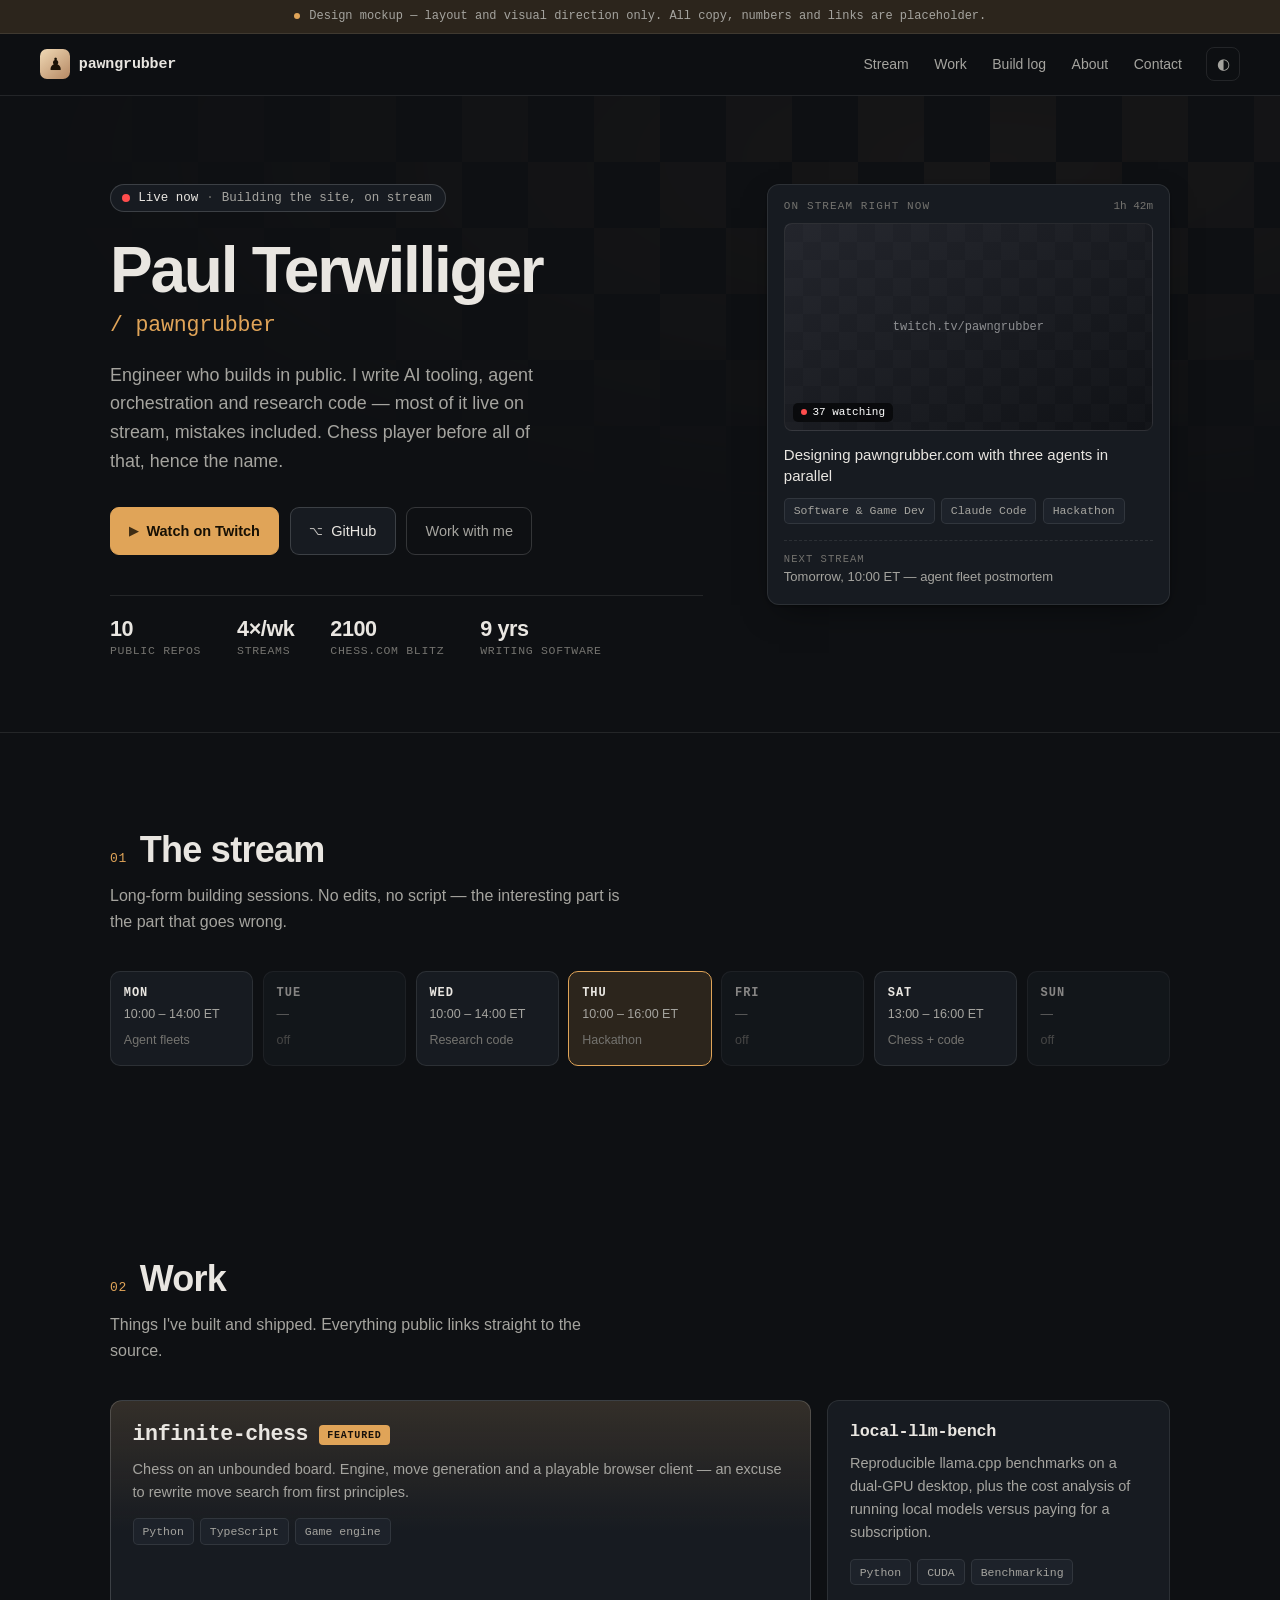
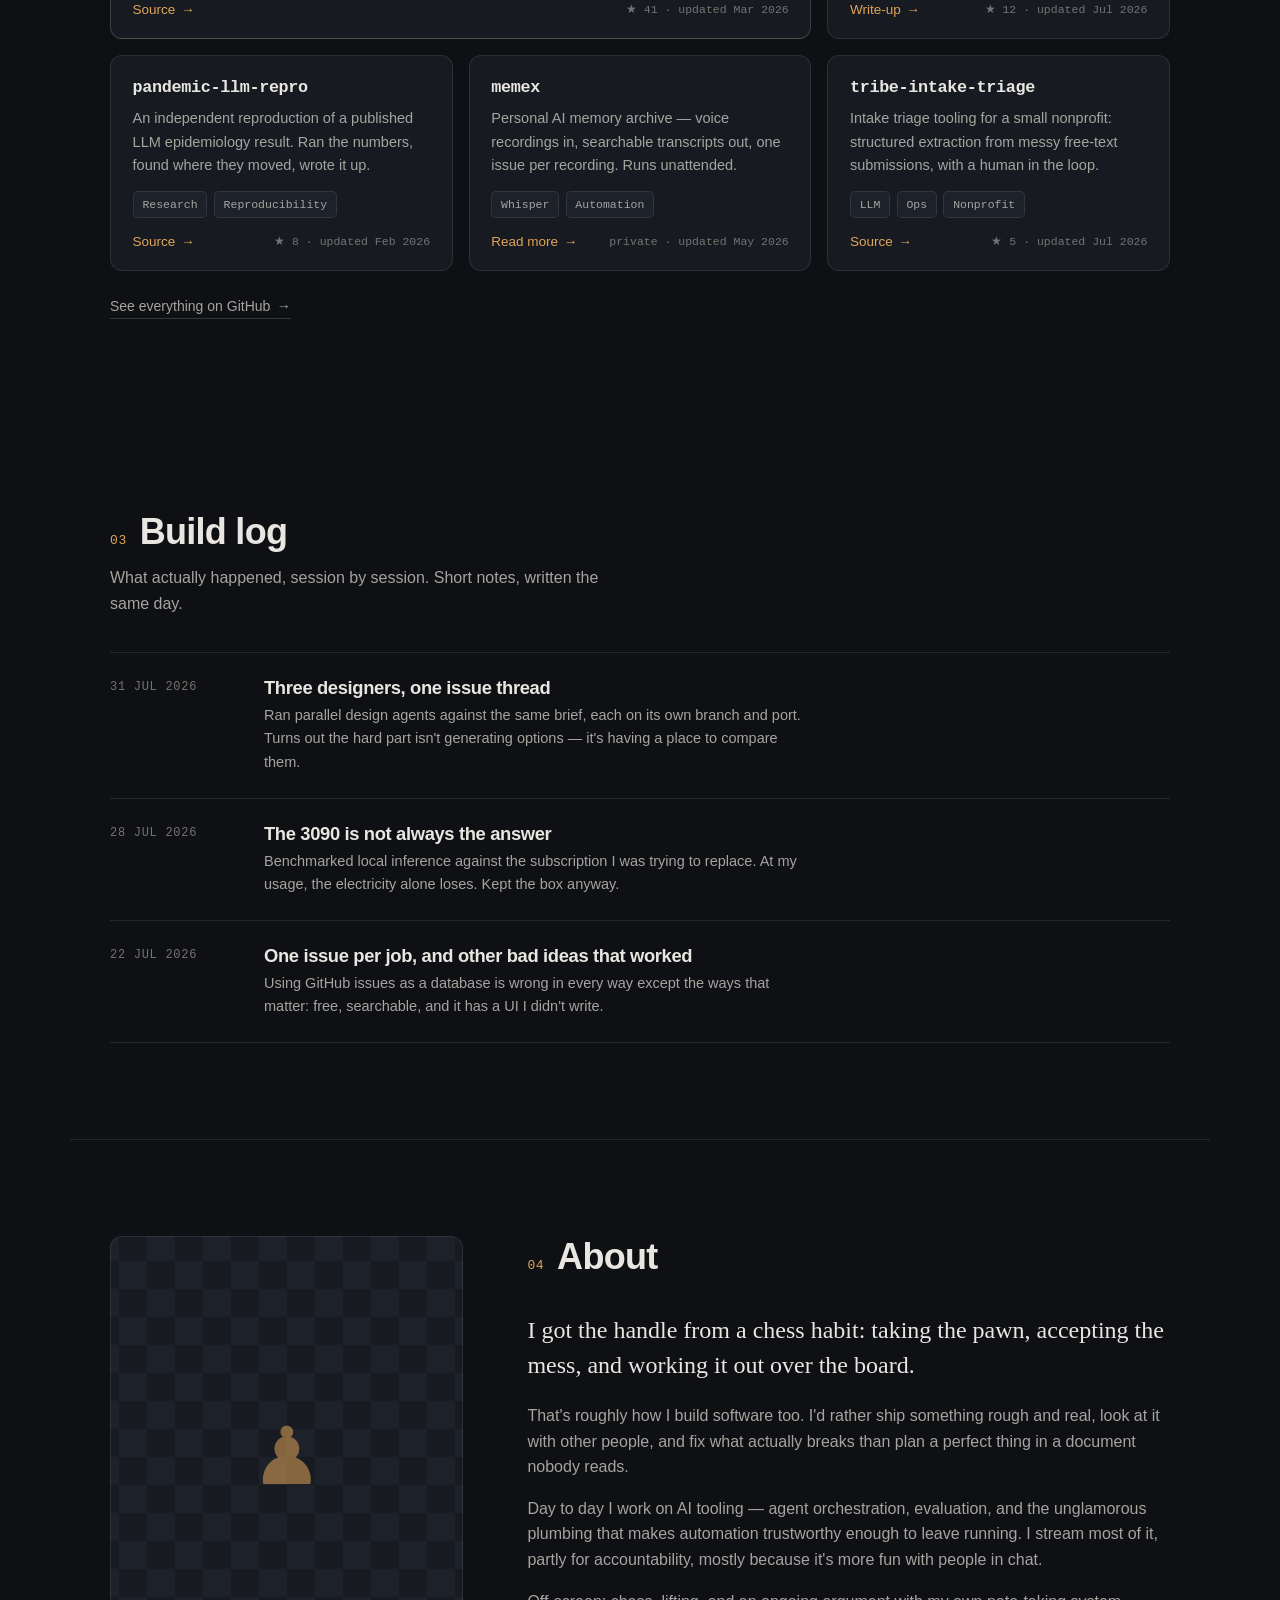
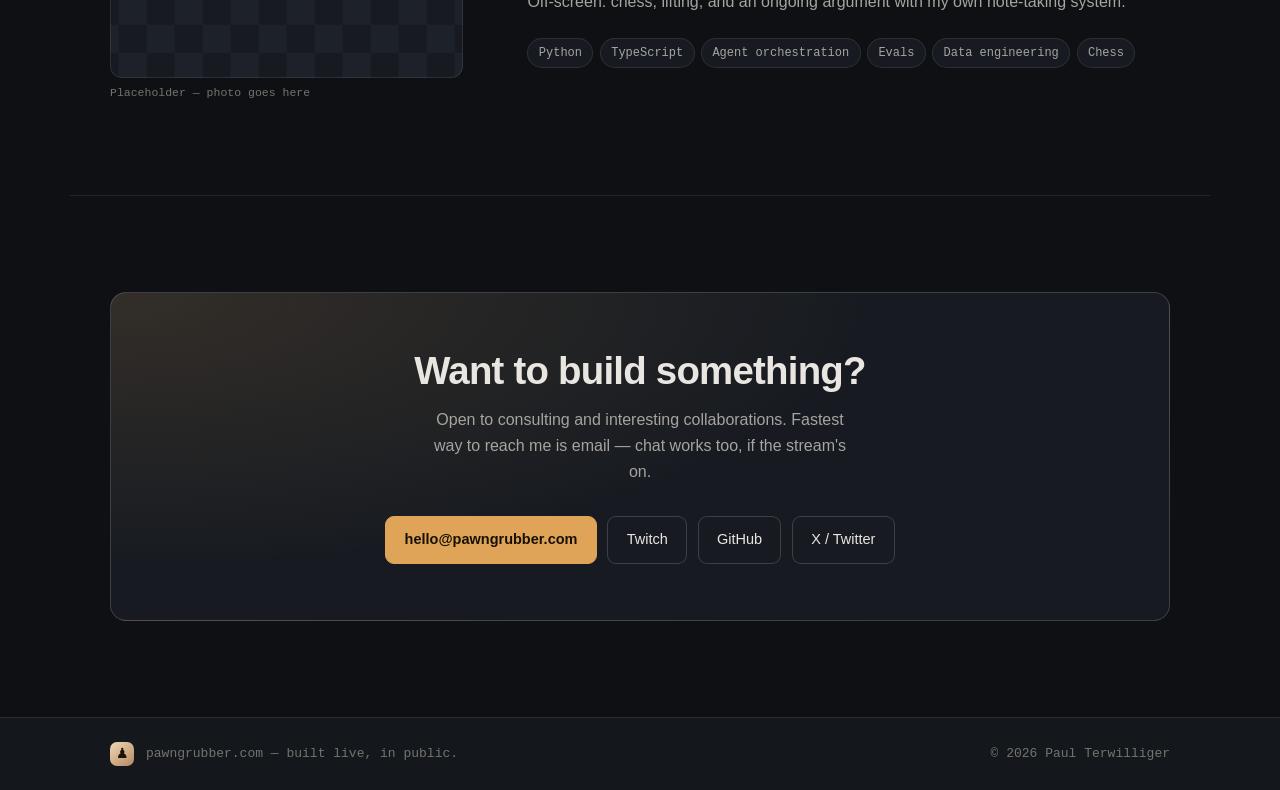
==== index.html @ 3b29533d "Add base design mockup: static single-page site" ====
<!doctype html>
<html lang="en" data-theme="dark">
<head>
<meta charset="utf-8">
<meta name="viewport" content="width=device-width, initial-scale=1">
<title>pawngrubber — Paul Terwilliger</title>
<meta name="description" content="Engineer, streamer, chess player. Building AI tooling live on Twitch.">
<link rel="stylesheet" href="styles.css">
<link rel="icon" href="data:image/svg+xml,<svg xmlns='http://www.w3.org/2000/svg' viewBox='0 0 100 100'><text y='.9em' font-size='90'>♟</text></svg>">
</head>
<body>

<div class="mockbar">
  <span class="mockbar-dot"></span>
  Design mockup — layout and visual direction only. All copy, numbers and links are placeholder.
</div>

<header class="site-header">
  <a class="brand" href="#top">
    <span class="brand-mark">♟</span>
    <span class="brand-text">pawngrubber</span>
  </a>
  <nav class="nav" id="nav">
    <a href="#stream">Stream</a>
    <a href="#work">Work</a>
    <a href="#log">Build log</a>
    <a href="#about">About</a>
    <a href="#contact">Contact</a>
  </nav>
  <div class="header-actions">
    <button class="icon-btn" id="theme-toggle" aria-label="Toggle colour theme" title="Toggle colour theme">
      <span class="theme-icon-dark">◐</span>
    </button>
    <button class="icon-btn nav-toggle" id="nav-toggle" aria-label="Menu" aria-expanded="false">
      <span></span><span></span><span></span>
    </button>
  </div>
</header>

<main id="top">

  <!-- ================= HERO ================= -->
  <section class="hero">
    <div class="hero-board" aria-hidden="true"></div>
    <div class="hero-inner">
      <div class="hero-copy">
        <a class="live-pill is-live" href="https://twitch.tv/pawngrubber">
          <span class="live-dot"></span>
          Live now
          <span class="live-sep">·</span>
          <span class="live-title">Building the site, on stream</span>
        </a>

        <h1>
          Paul Terwilliger
          <span class="handle">/ pawngrubber</span>
        </h1>

        <p class="lede">
          Engineer who builds in public. I write AI tooling, agent orchestration and
          research code — most of it live on stream, mistakes included.
          Chess player before all of that, hence the name.
        </p>

        <div class="cta-row">
          <a class="btn btn-primary" href="https://twitch.tv/pawngrubber">
            <span class="btn-glyph">▶</span> Watch on Twitch
          </a>
          <a class="btn" href="https://github.com/pawngrubber">
            <span class="btn-glyph">⌥</span> GitHub
          </a>
          <a class="btn btn-ghost" href="#contact">Work with me</a>
        </div>

        <ul class="stat-row">
          <li><b>10</b><span>public repos</span></li>
          <li><b>4×/wk</b><span>streams</span></li>
          <li><b>2100</b><span>chess.com blitz</span></li>
          <li><b>9 yrs</b><span>writing software</span></li>
        </ul>
      </div>

      <aside class="hero-card" aria-label="Currently streaming">
        <div class="card-head">
          <span class="card-kicker">On stream right now</span>
          <span class="card-time">1h 42m</span>
        </div>
        <div class="stream-thumb">
          <div class="thumb-grid" aria-hidden="true"></div>
          <span class="thumb-label">twitch.tv/pawngrubber</span>
          <span class="viewer-count"><span class="live-dot small"></span>37 watching</span>
        </div>
        <p class="stream-title">Designing pawngrubber.com with three agents in parallel</p>
        <div class="tag-row">
          <span class="tag">Software &amp; Game Dev</span>
          <span class="tag">Claude Code</span>
          <span class="tag">Hackathon</span>
        </div>
        <div class="next-up">
          <span class="next-label">Next stream</span>
          <span class="next-value">Tomorrow, 10:00 ET — agent fleet postmortem</span>
        </div>
      </aside>
    </div>
  </section>

  <!-- ================= STREAM ================= -->
  <section id="stream" class="section">
    <div class="section-head">
      <h2><span class="sec-num">01</span> The stream</h2>
      <p>Long-form building sessions. No edits, no script — the interesting part is the part that goes wrong.</p>
    </div>

    <div class="schedule">
      <div class="schedule-day is-on">
        <span class="day">Mon</span><span class="slot">10:00 – 14:00 ET</span><span class="topic">Agent fleets</span>
      </div>
      <div class="schedule-day">
        <span class="day">Tue</span><span class="slot">—</span><span class="topic">off</span>
      </div>
      <div class="schedule-day is-on">
        <span class="day">Wed</span><span class="slot">10:00 – 14:00 ET</span><span class="topic">Research code</span>
      </div>
      <div class="schedule-day is-on is-today">
        <span class="day">Thu</span><span class="slot">10:00 – 16:00 ET</span><span class="topic">Hackathon</span>
      </div>
      <div class="schedule-day">
        <span class="day">Fri</span><span class="slot">—</span><span class="topic">off</span>
      </div>
      <div class="schedule-day is-on">
        <span class="day">Sat</span><span class="slot">13:00 – 16:00 ET</span><span class="topic">Chess + code</span>
      </div>
      <div class="schedule-day">
        <span class="day">Sun</span><span class="slot">—</span><span class="topic">off</span>
      </div>
    </div>
  </section>

  <!-- ================= WORK ================= -->
  <section id="work" class="section">
    <div class="section-head">
      <h2><span class="sec-num">02</span> Work</h2>
      <p>Things I've built and shipped. Everything public links straight to the source.</p>
    </div>

    <div class="work-grid">

      <article class="project is-featured">
        <div class="project-top">
          <h3>infinite-chess</h3>
          <span class="badge">Featured</span>
        </div>
        <p>Chess on an unbounded board. Engine, move generation and a playable browser client — an excuse to rewrite move search from first principles.</p>
        <div class="tag-row">
          <span class="tag">Python</span><span class="tag">TypeScript</span><span class="tag">Game engine</span>
        </div>
        <div class="project-foot">
          <a class="link-arrow" href="https://github.com/pawngrubber/infinite-chess">Source <span>→</span></a>
          <span class="meta">★ 41 · updated Mar 2026</span>
        </div>
      </article>

      <article class="project">
        <div class="project-top"><h3>local-llm-bench</h3></div>
        <p>Reproducible llama.cpp benchmarks on a dual-GPU desktop, plus the cost analysis of running local models versus paying for a subscription.</p>
        <div class="tag-row">
          <span class="tag">Python</span><span class="tag">CUDA</span><span class="tag">Benchmarking</span>
        </div>
        <div class="project-foot">
          <a class="link-arrow" href="#">Write-up <span>→</span></a>
          <span class="meta">★ 12 · updated Jul 2026</span>
        </div>
      </article>

      <article class="project">
        <div class="project-top"><h3>pandemic-llm-repro</h3></div>
        <p>An independent reproduction of a published LLM epidemiology result. Ran the numbers, found where they moved, wrote it up.</p>
        <div class="tag-row">
          <span class="tag">Research</span><span class="tag">Reproducibility</span>
        </div>
        <div class="project-foot">
          <a class="link-arrow" href="https://github.com/pawngrubber/pandemic-llm-repro">Source <span>→</span></a>
          <span class="meta">★ 8 · updated Feb 2026</span>
        </div>
      </article>

      <article class="project">
        <div class="project-top"><h3>memex</h3></div>
        <p>Personal AI memory archive — voice recordings in, searchable transcripts out, one issue per recording. Runs unattended.</p>
        <div class="tag-row">
          <span class="tag">Whisper</span><span class="tag">Automation</span>
        </div>
        <div class="project-foot">
          <a class="link-arrow" href="#">Read more <span>→</span></a>
          <span class="meta">private · updated May 2026</span>
        </div>
      </article>

      <article class="project">
        <div class="project-top"><h3>tribe-intake-triage</h3></div>
        <p>Intake triage tooling for a small nonprofit: structured extraction from messy free-text submissions, with a human in the loop.</p>
        <div class="tag-row">
          <span class="tag">LLM</span><span class="tag">Ops</span><span class="tag">Nonprofit</span>
        </div>
        <div class="project-foot">
          <a class="link-arrow" href="https://github.com/pawngrubber/tribe-intake-triage">Source <span>→</span></a>
          <span class="meta">★ 5 · updated Jul 2026</span>
        </div>
      </article>

    </div>

    <a class="see-all" href="https://github.com/pawngrubber?tab=repositories">See everything on GitHub <span>→</span></a>
  </section>

  <!-- ================= BUILD LOG ================= -->
  <section id="log" class="section">
    <div class="section-head">
      <h2><span class="sec-num">03</span> Build log</h2>
      <p>What actually happened, session by session. Short notes, written the same day.</p>
    </div>

    <ol class="log">
      <li class="log-item">
        <time>31 Jul 2026</time>
        <div>
          <h3>Three designers, one issue thread</h3>
          <p>Ran parallel design agents against the same brief, each on its own branch and port. Turns out the hard part isn't generating options — it's having a place to compare them.</p>
        </div>
      </li>
      <li class="log-item">
        <time>28 Jul 2026</time>
        <div>
          <h3>The 3090 is not always the answer</h3>
          <p>Benchmarked local inference against the subscription I was trying to replace. At my usage, the electricity alone loses. Kept the box anyway.</p>
        </div>
      </li>
      <li class="log-item">
        <time>22 Jul 2026</time>
        <div>
          <h3>One issue per job, and other bad ideas that worked</h3>
          <p>Using GitHub issues as a database is wrong in every way except the ways that matter: free, searchable, and it has a UI I didn't write.</p>
        </div>
      </li>
    </ol>
  </section>

  <!-- ================= ABOUT ================= -->
  <section id="about" class="section section-about">
    <div class="about-grid">
      <div class="about-portrait">
        <div class="portrait-frame">
          <span class="portrait-glyph">♟</span>
        </div>
        <div class="portrait-caption">Placeholder — photo goes here</div>
      </div>
      <div class="about-copy">
        <div class="section-head">
          <h2><span class="sec-num">04</span> About</h2>
        </div>
        <p class="big">I got the handle from a chess habit: taking the pawn, accepting the mess, and working it out over the board.</p>
        <p>That's roughly how I build software too. I'd rather ship something rough and real, look at it with other people, and fix what actually breaks than plan a perfect thing in a document nobody reads.</p>
        <p>Day to day I work on AI tooling — agent orchestration, evaluation, and the unglamorous plumbing that makes automation trustworthy enough to leave running. I stream most of it, partly for accountability, mostly because it's more fun with people in chat.</p>
        <p>Off-screen: chess, lifting, and an ongoing argument with my own note-taking system.</p>
        <ul class="chip-row">
          <li>Python</li><li>TypeScript</li><li>Agent orchestration</li><li>Evals</li><li>Data engineering</li><li>Chess</li>
        </ul>
      </div>
    </div>
  </section>

  <!-- ================= CONTACT ================= -->
  <section id="contact" class="section section-contact">
    <div class="contact-inner">
      <h2>Want to build something?</h2>
      <p>Open to consulting and interesting collaborations. Fastest way to reach me is email — chat works too, if the stream's on.</p>
      <div class="cta-row">
        <a class="btn btn-primary" href="mailto:hello@pawngrubber.com">hello@pawngrubber.com</a>
        <a class="btn" href="https://twitch.tv/pawngrubber">Twitch</a>
        <a class="btn" href="https://github.com/pawngrubber">GitHub</a>
        <a class="btn" href="#">X / Twitter</a>
      </div>
    </div>
  </section>

</main>

<footer class="site-footer">
  <div class="footer-inner">
    <span class="brand-mark small">♟</span>
    <span>pawngrubber.com — built live, in public.</span>
    <span class="footer-right">© 2026 Paul Terwilliger</span>
  </div>
</footer>

<script src="main.js"></script>
</body>
</html>
---- styles.css ----
/* ==========================================================================
   pawngrubber.com — base design mockup
   Direction: dark-first, "board and terminal". Warm wood-board accents
   (the chess handle) against an editorial, low-chrome layout. Not corporate.
   ========================================================================== */

:root {
  /* board-derived accent family */
  --board-light: #f0d9b5;
  --board-dark:  #b58863;
  --accent:      #e0a458;
  --accent-soft: rgba(224, 164, 88, .14);
  --live:        #ff4d4d;
  --twitch:      #9146ff;

  --bg:          #0e1013;
  --bg-2:        #14171c;
  --surface:     #171b21;
  --surface-2:   #1d222a;
  --line:        rgba(255, 255, 255, .09);
  --line-strong: rgba(255, 255, 255, .16);
  --text:        #e9e6e1;
  --text-2:      #a5a49f;
  --text-3:      #74736f;

  --mono: ui-monospace, "SF Mono", "JetBrains Mono", Menlo, Consolas, monospace;
  --sans: "Inter", -apple-system, BlinkMacSystemFont, "Segoe UI", Roboto, Helvetica, Arial, sans-serif;
  --serif: "Iowan Old Style", "Palatino Linotype", Palatino, Georgia, serif;

  --maxw: 1140px;
  --r: 12px;
  --shadow: 0 1px 2px rgba(0,0,0,.3), 0 12px 32px -12px rgba(0,0,0,.55);
}

html[data-theme="light"] {
  --bg:          #faf7f2;
  --bg-2:        #f2ede4;
  --surface:     #ffffff;
  --surface-2:   #f6f1e9;
  --line:        rgba(24, 20, 14, .12);
  --line-strong: rgba(24, 20, 14, .22);
  --text:        #1b1815;
  --text-2:      #5d564d;
  --text-3:      #8a8177;
  --accent:      #a86d2a;
  --accent-soft: rgba(168, 109, 42, .12);
  --shadow: 0 1px 2px rgba(60,45,25,.06), 0 12px 28px -14px rgba(60,45,25,.22);
}

* { box-sizing: border-box; }

html { scroll-behavior: smooth; scroll-padding-top: 90px; }

body {
  margin: 0;
  background: var(--bg);
  color: var(--text);
  font-family: var(--sans);
  font-size: 16px;
  line-height: 1.6;
  -webkit-font-smoothing: antialiased;
  overflow-x: hidden;
}

a { color: inherit; text-decoration: none; }
h1, h2, h3 { margin: 0; line-height: 1.15; letter-spacing: -.02em; font-weight: 600; }
p { margin: 0; }

::selection { background: var(--accent); color: #14100a; }

:focus-visible { outline: 2px solid var(--accent); outline-offset: 3px; border-radius: 4px; }

/* ---------- mockup notice ---------------------------------------------- */
.mockbar {
  display: flex; align-items: center; justify-content: center; gap: .6rem;
  padding: .5rem 1rem;
  background: var(--accent-soft);
  border-bottom: 1px solid var(--line);
  color: var(--text-2);
  font: 500 12px/1.4 var(--mono);
  text-align: center;
}
.mockbar-dot {
  width: 6px; height: 6px; border-radius: 50%;
  background: var(--accent); flex: none;
}

/* ---------- header ------------------------------------------------------ */
.site-header {
  position: sticky; top: 0; z-index: 50;
  display: flex; align-items: center; gap: 1.5rem;
  padding: .85rem clamp(1rem, 4vw, 2.5rem);
  background: color-mix(in srgb, var(--bg) 82%, transparent);
  backdrop-filter: blur(14px) saturate(140%);
  border-bottom: 1px solid var(--line);
}

.brand { display: inline-flex; align-items: center; gap: .55rem; margin-right: auto; }
.brand-mark {
  display: grid; place-items: center;
  width: 30px; height: 30px; border-radius: 7px;
  background: linear-gradient(140deg, var(--board-light), var(--board-dark));
  color: #1a1206; font-size: 17px; line-height: 1;
}
.brand-mark.small { width: 24px; height: 24px; font-size: 14px; }
.brand-text { font: 600 15px/1 var(--mono); letter-spacing: -.01em; }

.nav { display: flex; gap: 1.6rem; }
.nav a {
  font-size: 14px; color: var(--text-2);
  padding: .25rem 0; position: relative; transition: color .15s;
}
.nav a::after {
  content: ""; position: absolute; left: 0; right: 100%; bottom: -2px;
  height: 1.5px; background: var(--accent); transition: right .22s ease;
}
.nav a:hover { color: var(--text); }
.nav a:hover::after { right: 0; }

.header-actions { display: flex; align-items: center; gap: .5rem; }
.icon-btn {
  display: grid; place-items: center;
  width: 34px; height: 34px; padding: 0;
  border: 1px solid var(--line); border-radius: 8px;
  background: transparent; color: var(--text-2);
  font-size: 15px; cursor: pointer; transition: .15s;
}
.icon-btn:hover { border-color: var(--line-strong); color: var(--text); }
.nav-toggle { display: none; flex-direction: column; gap: 4px; }
.nav-toggle span { display: block; width: 15px; height: 1.5px; background: currentColor; }

/* ---------- hero -------------------------------------------------------- */
.hero { position: relative; overflow: hidden; border-bottom: 1px solid var(--line); }

.hero-board {
  position: absolute; inset: 0;
  background-image:
    linear-gradient(45deg, var(--board-dark) 25%, transparent 25%, transparent 75%, var(--board-dark) 75%),
    linear-gradient(45deg, var(--board-dark) 25%, transparent 25%, transparent 75%, var(--board-dark) 75%);
  background-size: 132px 132px;
  background-position: 0 0, 66px 66px;
  opacity: .05;
  mask-image: radial-gradient(120% 90% at 78% 10%, #000 0%, transparent 68%);
  -webkit-mask-image: radial-gradient(120% 90% at 78% 10%, #000 0%, transparent 68%);
  pointer-events: none;
}

.hero-inner {
  position: relative;
  max-width: var(--maxw); margin: 0 auto;
  padding: clamp(3rem, 7vw, 5.5rem) clamp(1rem, 4vw, 2.5rem) clamp(3rem, 6vw, 4.5rem);
  display: grid; grid-template-columns: minmax(0, 1.25fr) minmax(0, .85fr);
  gap: clamp(2rem, 5vw, 4rem); align-items: start;
}

.live-pill {
  display: inline-flex; align-items: center; gap: .5rem;
  max-width: 100%;
  padding: .4rem .85rem .4rem .7rem;
  border: 1px solid var(--line-strong); border-radius: 999px;
  background: var(--surface);
  font: 500 12.5px/1 var(--mono); color: var(--text-2);
  transition: .18s;
}
.live-pill:hover { border-color: var(--accent); color: var(--text); }
.live-pill.is-live { color: var(--text); }
.live-sep { color: var(--text-3); }
.live-title { color: var(--text-2); overflow: hidden; text-overflow: ellipsis; white-space: nowrap; }
.live-dot {
  width: 8px; height: 8px; border-radius: 50%; background: var(--live); flex: none;
  box-shadow: 0 0 0 0 rgba(255, 77, 77, .55);
  animation: pulse 2.2s infinite;
}
.live-dot.small { width: 6px; height: 6px; }
@keyframes pulse {
  0%   { box-shadow: 0 0 0 0 rgba(255,77,77,.5); }
  70%  { box-shadow: 0 0 0 7px rgba(255,77,77,0); }
  100% { box-shadow: 0 0 0 0 rgba(255,77,77,0); }
}
@media (prefers-reduced-motion: reduce) { .live-dot { animation: none; } }

.hero h1 {
  margin: 1.4rem 0 0;
  font-size: clamp(2.4rem, 6vw, 4rem);
  font-weight: 600; letter-spacing: -.035em;
}
.hero h1 .handle {
  display: block; margin-top: .35rem;
  font: 400 clamp(1rem, 2.1vw, 1.35rem)/1.2 var(--mono);
  color: var(--accent); letter-spacing: -.01em;
}

.lede {
  margin-top: 1.35rem; max-width: 46ch;
  font-size: clamp(1rem, 1.4vw, 1.125rem); color: var(--text-2);
}

.cta-row { display: flex; flex-wrap: wrap; gap: .65rem; margin-top: 2rem; }
.btn {
  display: inline-flex; align-items: center; gap: .5rem;
  padding: .7rem 1.15rem;
  border: 1px solid var(--line-strong); border-radius: 9px;
  background: var(--surface); color: var(--text);
  font-size: 14.5px; font-weight: 500;
  transition: .16s ease;
}
.btn:hover { transform: translateY(-1px); border-color: var(--text-3); }
.btn-glyph { font-size: 12px; opacity: .8; }
.btn-primary {
  background: var(--accent); border-color: var(--accent); color: #171004; font-weight: 600;
}
.btn-primary:hover { filter: brightness(1.08); }
.btn-ghost { background: transparent; color: var(--text-2); }

.stat-row {
  display: flex; flex-wrap: wrap; gap: 0 2.25rem;
  margin: 2.5rem 0 0; padding: 1.25rem 0 0;
  border-top: 1px solid var(--line); list-style: none;
}
.stat-row li { display: flex; flex-direction: column; }
.stat-row b { font: 600 1.35rem/1.2 var(--sans); letter-spacing: -.02em; }
.stat-row span { font: 400 11.5px/1.6 var(--mono); color: var(--text-3); text-transform: uppercase; letter-spacing: .06em; }

/* hero card */
.hero-card {
  background: var(--surface); border: 1px solid var(--line);
  border-radius: var(--r); box-shadow: var(--shadow);
  padding: 1rem; position: sticky; top: 88px;
}
.card-head { display: flex; justify-content: space-between; align-items: baseline; margin-bottom: .7rem; }
.card-kicker { font: 500 11px/1 var(--mono); text-transform: uppercase; letter-spacing: .1em; color: var(--text-3); }
.card-time { font: 400 11px/1 var(--mono); color: var(--text-3); }

.stream-thumb {
  position: relative; aspect-ratio: 16/9; border-radius: 8px; overflow: hidden;
  background: linear-gradient(150deg, #23252c, #101216);
  border: 1px solid var(--line);
  display: grid; place-items: center;
}
.thumb-grid {
  position: absolute; inset: 0; opacity: .35;
  background-image:
    linear-gradient(45deg, rgba(255,255,255,.05) 25%, transparent 25%, transparent 75%, rgba(255,255,255,.05) 75%),
    linear-gradient(45deg, rgba(255,255,255,.05) 25%, transparent 25%, transparent 75%, rgba(255,255,255,.05) 75%);
  background-size: 36px 36px; background-position: 0 0, 18px 18px;
}
.thumb-label { position: relative; font: 500 12px/1 var(--mono); color: rgba(255,255,255,.5); }
.viewer-count {
  position: absolute; left: 8px; bottom: 8px;
  display: inline-flex; align-items: center; gap: .35rem;
  padding: .25rem .5rem; border-radius: 5px;
  background: rgba(0,0,0,.62); backdrop-filter: blur(4px);
  font: 500 11px/1 var(--mono); color: #fff;
}
.stream-title { margin-top: .85rem; font-size: 15px; font-weight: 500; line-height: 1.4; }

.tag-row { display: flex; flex-wrap: wrap; gap: .4rem; margin-top: .7rem; }
.tag {
  padding: .22rem .55rem; border-radius: 5px;
  background: var(--surface-2); border: 1px solid var(--line);
  font: 500 11.5px/1.5 var(--mono); color: var(--text-2);
}

.next-up {
  margin-top: 1rem; padding-top: .85rem; border-top: 1px dashed var(--line);
  display: flex; flex-direction: column; gap: .15rem;
}
.next-label { font: 500 10.5px/1 var(--mono); text-transform: uppercase; letter-spacing: .1em; color: var(--text-3); }
.next-value { font-size: 13px; color: var(--text-2); }

/* ---------- sections ---------------------------------------------------- */
.section {
  max-width: var(--maxw); margin: 0 auto;
  padding: clamp(3.5rem, 8vw, 6rem) clamp(1rem, 4vw, 2.5rem);
}
.section-head { margin-bottom: 2.25rem; }
.section-head h2 {
  display: flex; align-items: baseline; gap: .8rem;
  font-size: clamp(1.6rem, 3.4vw, 2.25rem);
}
.sec-num {
  font: 500 13px/1 var(--mono); color: var(--accent);
  letter-spacing: .05em;
}
.section-head p { margin-top: .8rem; max-width: 58ch; color: var(--text-2); }

/* ---------- schedule ---------------------------------------------------- */
.schedule {
  display: grid; grid-template-columns: repeat(7, minmax(0, 1fr)); gap: .6rem;
}
.schedule-day {
  display: flex; flex-direction: column; gap: .35rem;
  padding: .95rem .8rem;
  border: 1px solid var(--line); border-radius: 10px;
  background: var(--surface);
  opacity: .55;
}
.schedule-day.is-on { opacity: 1; }
.schedule-day.is-today {
  border-color: var(--accent); background: var(--accent-soft);
}
.schedule-day .day { font: 600 12px/1 var(--mono); text-transform: uppercase; letter-spacing: .08em; }
.schedule-day .slot { font-size: 12.5px; color: var(--text-2); }
.schedule-day .topic { font-size: 12.5px; color: var(--text-3); }

/* ---------- work -------------------------------------------------------- */
.work-grid {
  display: grid; grid-template-columns: repeat(3, minmax(0, 1fr));
  gap: 1rem;
}
.project {
  display: flex; flex-direction: column;
  padding: 1.35rem;
  border: 1px solid var(--line); border-radius: var(--r);
  background: var(--surface);
  transition: .18s ease;
}
.project:hover { border-color: var(--line-strong); transform: translateY(-2px); box-shadow: var(--shadow); }
.project.is-featured {
  grid-column: span 2;
  background:
    linear-gradient(180deg, var(--accent-soft), transparent 55%),
    var(--surface);
  border-color: var(--line-strong);
}
.project-top { display: flex; align-items: center; gap: .7rem; margin-bottom: .6rem; }
.project h3 { font: 600 1.05rem/1.2 var(--mono); letter-spacing: -.02em; }
.project.is-featured h3 { font-size: 1.35rem; }
.badge {
  padding: .18rem .5rem; border-radius: 4px;
  background: var(--accent); color: #17100a;
  font: 600 10px/1.5 var(--mono); text-transform: uppercase; letter-spacing: .08em;
}
.project p { color: var(--text-2); font-size: 14.5px; }
.project .tag-row { margin-top: .9rem; }
.project-foot {
  display: flex; align-items: center; justify-content: space-between; gap: 1rem;
  margin-top: auto; padding-top: 1.1rem;
}
.link-arrow { font: 500 13.5px/1 var(--sans); color: var(--accent); display: inline-flex; gap: .35rem; }
.link-arrow span { transition: transform .18s; display: inline-block; }
.link-arrow:hover span { transform: translateX(3px); }
.meta { font: 400 11.5px/1 var(--mono); color: var(--text-3); }

.see-all {
  display: inline-flex; align-items: center; gap: .4rem;
  margin-top: 1.75rem;
  font: 500 14px/1 var(--sans); color: var(--text-2);
  border-bottom: 1px solid var(--line-strong); padding-bottom: .3rem;
}
.see-all:hover { color: var(--accent); border-color: var(--accent); }

/* ---------- build log --------------------------------------------------- */
.log { list-style: none; margin: 0; padding: 0; border-top: 1px solid var(--line); }
.log-item {
  display: grid; grid-template-columns: 130px 1fr; gap: 1.5rem;
  padding: 1.5rem 0; border-bottom: 1px solid var(--line);
  transition: .16s;
}
.log-item:hover { background: linear-gradient(90deg, var(--accent-soft), transparent 70%); }
.log-item time { font: 500 12px/1.8 var(--mono); color: var(--text-3); text-transform: uppercase; letter-spacing: .06em; }
.log-item h3 { font-size: 1.15rem; margin-bottom: .35rem; }
.log-item p { color: var(--text-2); font-size: 14.5px; max-width: 68ch; }

/* ---------- about ------------------------------------------------------- */
.section-about { border-top: 1px solid var(--line); }
.about-grid {
  display: grid; grid-template-columns: minmax(0, .55fr) minmax(0, 1fr);
  gap: clamp(2rem, 5vw, 4rem); align-items: start;
}
.portrait-frame {
  aspect-ratio: 4/5; border-radius: var(--r);
  border: 1px solid var(--line);
  background:
    repeating-conic-gradient(var(--surface-2) 0% 25%, var(--surface) 0% 50%) 50% / 56px 56px;
  display: grid; place-items: center;
}
.portrait-glyph { font-size: clamp(3rem, 7vw, 5rem); color: var(--accent); opacity: .55; }
.portrait-caption { margin-top: .6rem; font: 400 11.5px/1 var(--mono); color: var(--text-3); }
.about-copy p { margin-bottom: 1rem; color: var(--text-2); }
.about-copy .big {
  font-family: var(--serif); font-size: clamp(1.2rem, 2.3vw, 1.5rem);
  line-height: 1.45; color: var(--text); margin-bottom: 1.25rem;
}
.chip-row { display: flex; flex-wrap: wrap; gap: .4rem; list-style: none; padding: 0; margin: 1.5rem 0 0; }
.chip-row li {
  padding: .3rem .65rem; border-radius: 999px;
  border: 1px solid var(--line); background: var(--surface);
  font: 500 12px/1.5 var(--mono); color: var(--text-2);
}

/* ---------- contact ----------------------------------------------------- */
.section-contact { border-top: 1px solid var(--line); }
.contact-inner {
  padding: clamp(2rem, 5vw, 3.5rem);
  border: 1px solid var(--line-strong); border-radius: 16px;
  background:
    radial-gradient(120% 140% at 0% 0%, var(--accent-soft), transparent 60%),
    var(--surface);
  text-align: center;
}
.contact-inner h2 { font-size: clamp(1.6rem, 3.6vw, 2.4rem); }
.contact-inner p { margin: .9rem auto 0; max-width: 48ch; color: var(--text-2); }
.contact-inner .cta-row { justify-content: center; }

/* ---------- footer ------------------------------------------------------ */
.site-footer { border-top: 1px solid var(--line); background: var(--bg-2); }
.footer-inner {
  max-width: var(--maxw); margin: 0 auto;
  padding: 1.5rem clamp(1rem, 4vw, 2.5rem);
  display: flex; align-items: center; gap: .75rem;
  font: 400 13px/1.5 var(--mono); color: var(--text-3);
}
.footer-right { margin-left: auto; }

/* ==========================================================================
   Responsive
   ========================================================================== */
@media (max-width: 960px) {
  .hero-inner { grid-template-columns: 1fr; }
  .hero-card { position: static; max-width: 460px; }
  .work-grid { grid-template-columns: repeat(2, minmax(0, 1fr)); }
  .project.is-featured { grid-column: span 2; }
  .about-grid { grid-template-columns: 1fr; }
  .about-portrait { max-width: 260px; }
  .schedule { grid-template-columns: repeat(4, minmax(0, 1fr)); }
}

@media (max-width: 680px) {
  html { scroll-padding-top: 70px; }

  .nav {
    position: fixed; inset: 56px 0 auto 0;
    flex-direction: column; gap: 0;
    padding: .5rem clamp(1rem, 4vw, 2.5rem) 1rem;
    background: var(--bg); border-bottom: 1px solid var(--line);
    transform: translateY(-130%); transition: transform .25s ease;
    box-shadow: var(--shadow);
  }
  .nav.is-open { transform: translateY(0); }
  .nav a { padding: .75rem 0; border-bottom: 1px solid var(--line); font-size: 15px; }
  .nav a:last-child { border-bottom: 0; }
  .nav-toggle { display: flex; }

  .hero-inner { padding-top: 2.5rem; }
  .live-pill { font-size: 11.5px; flex-wrap: wrap; }
  .live-title { white-space: normal; }
  .stat-row { gap: 1rem 1.75rem; }
  .stat-row b { font-size: 1.15rem; }

  .work-grid { grid-template-columns: 1fr; }
  .project.is-featured { grid-column: span 1; }

  .schedule { grid-template-columns: repeat(2, minmax(0, 1fr)); }

  .log-item { grid-template-columns: 1fr; gap: .4rem; }

  .footer-inner { flex-wrap: wrap; font-size: 12px; }
  .footer-right { margin-left: 0; width: 100%; }
}
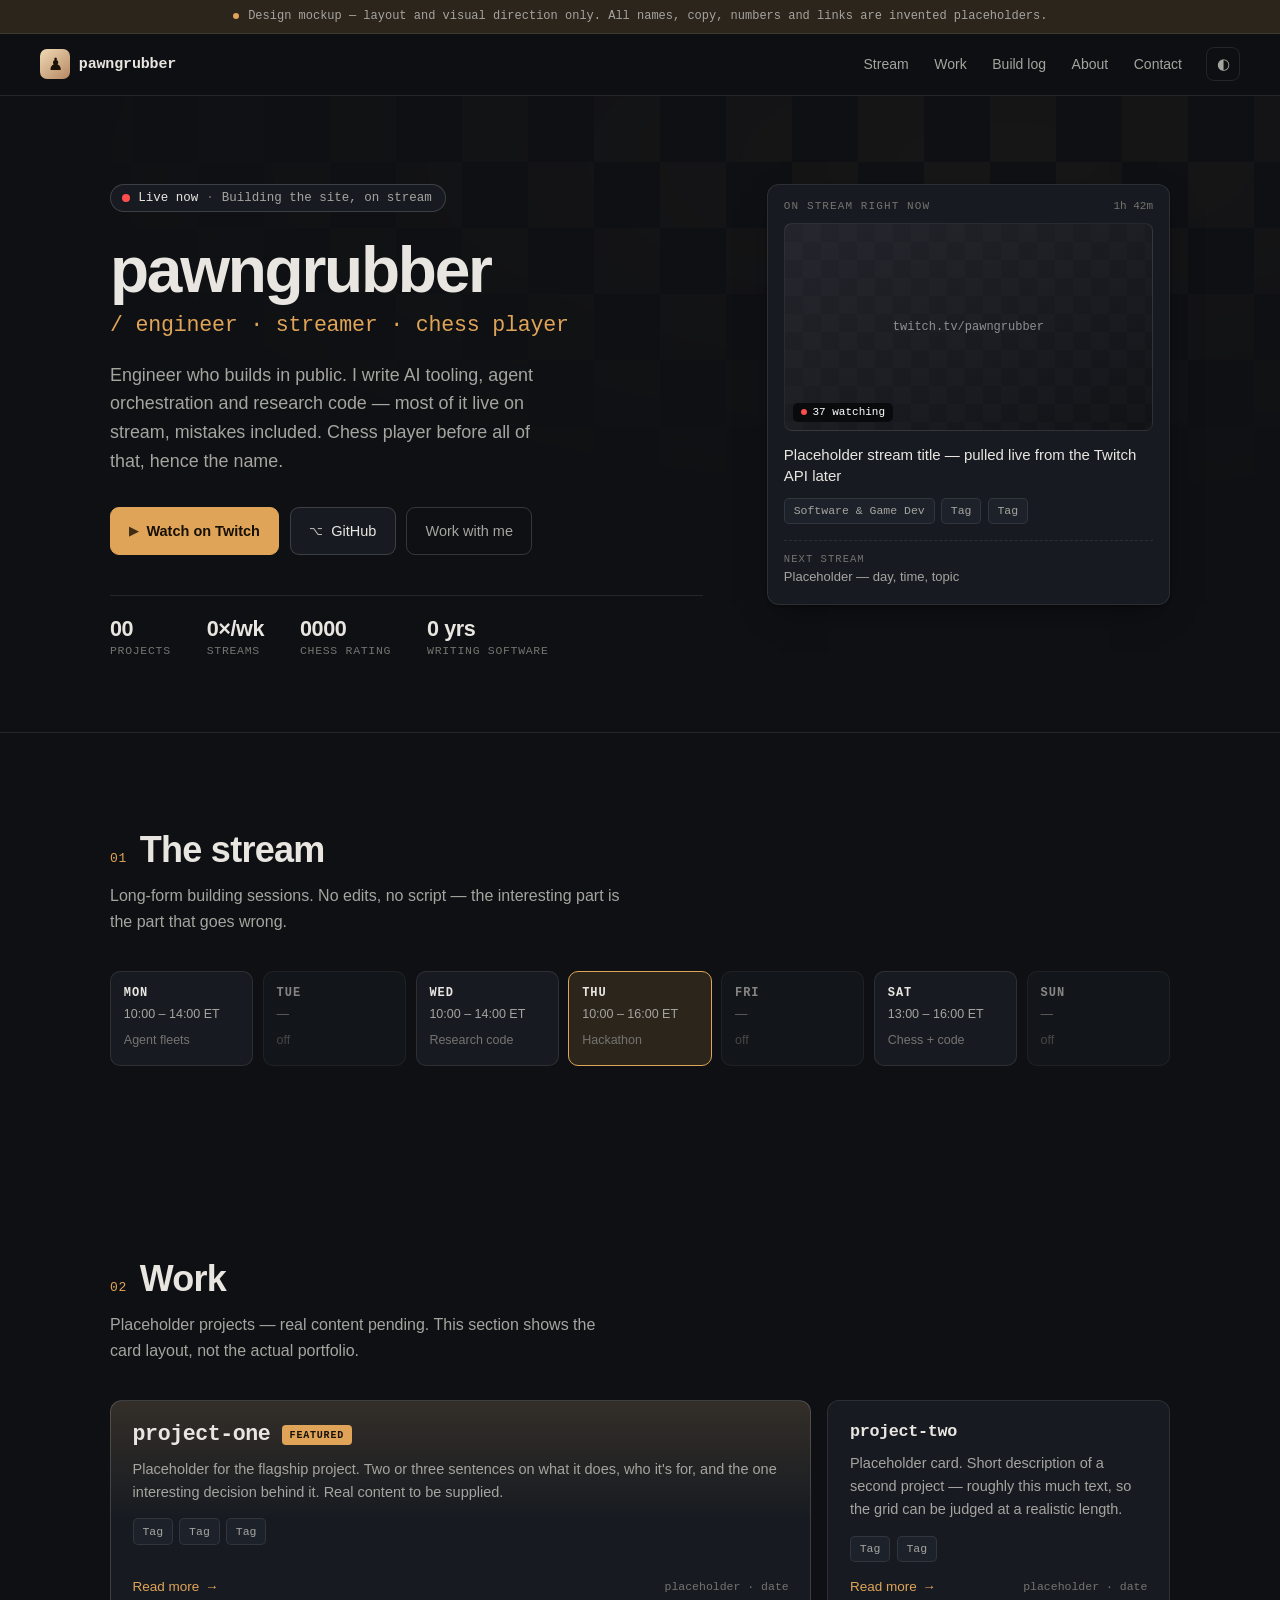
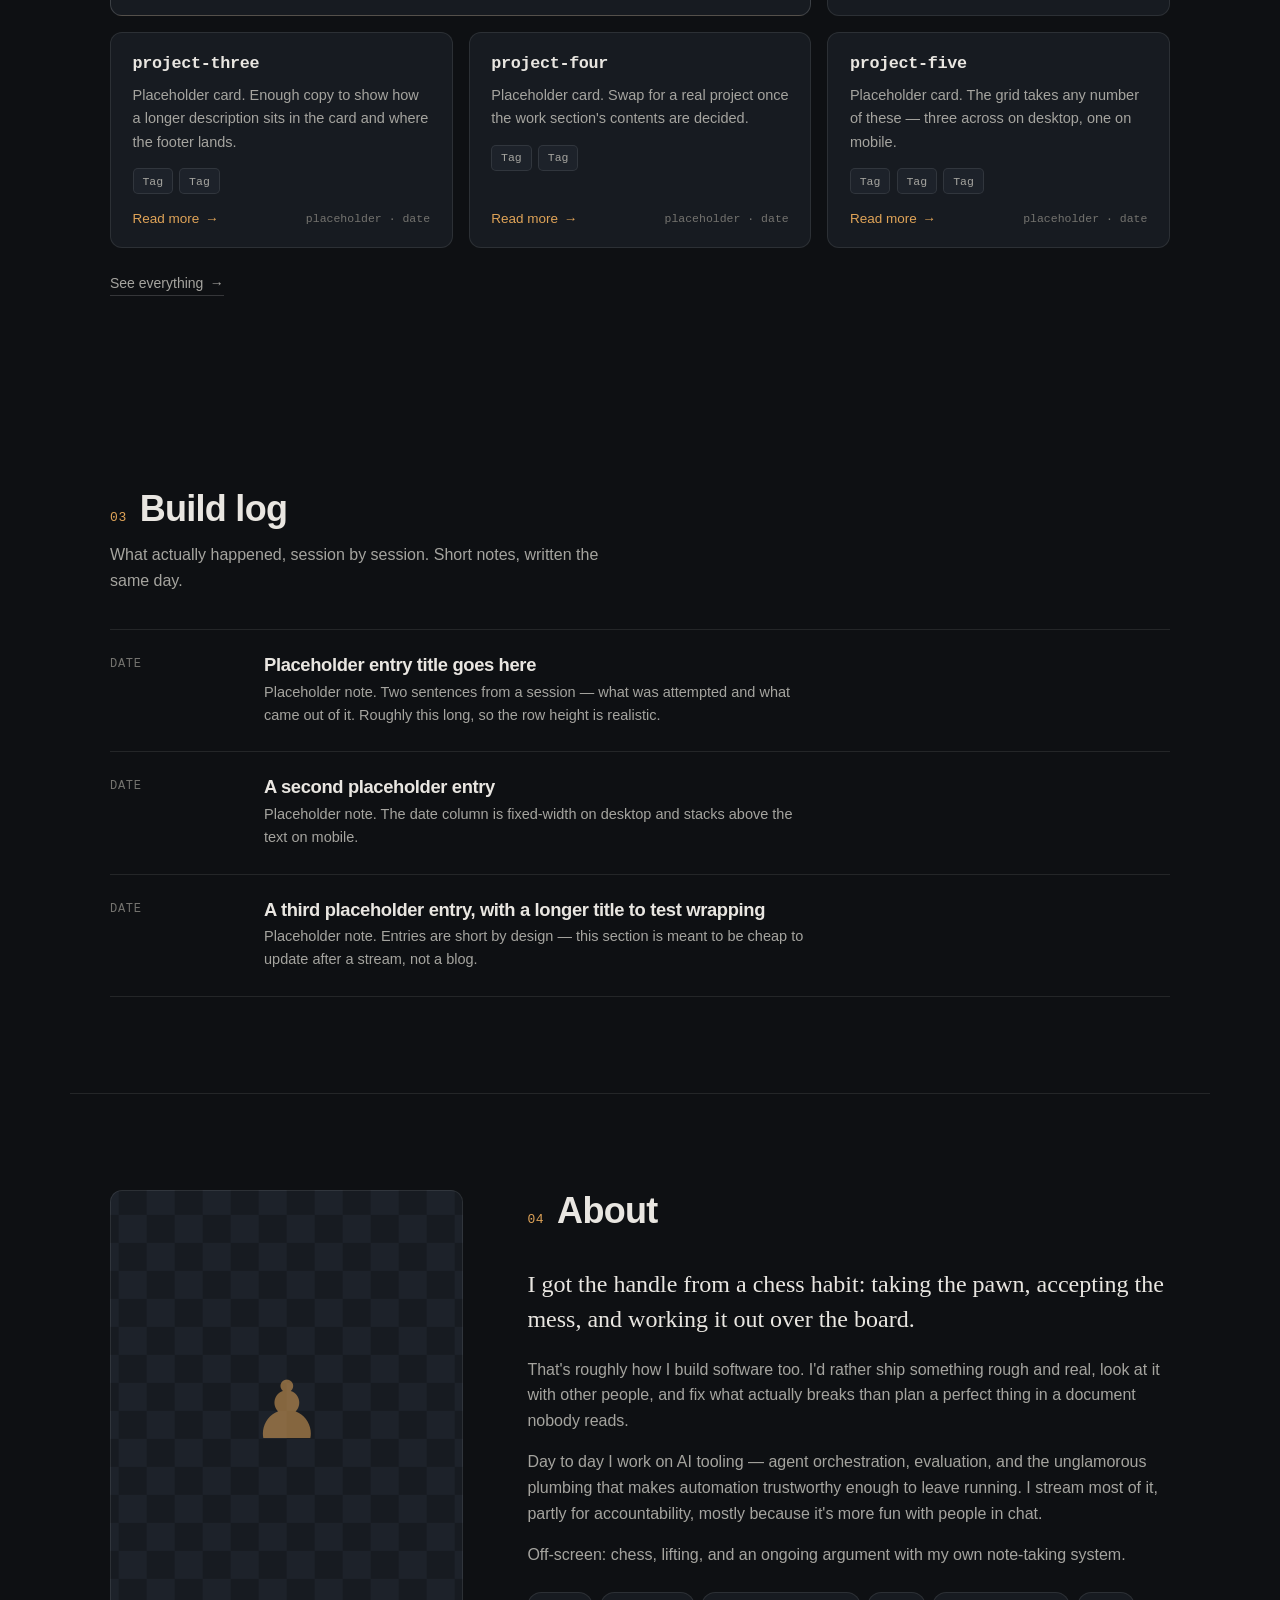
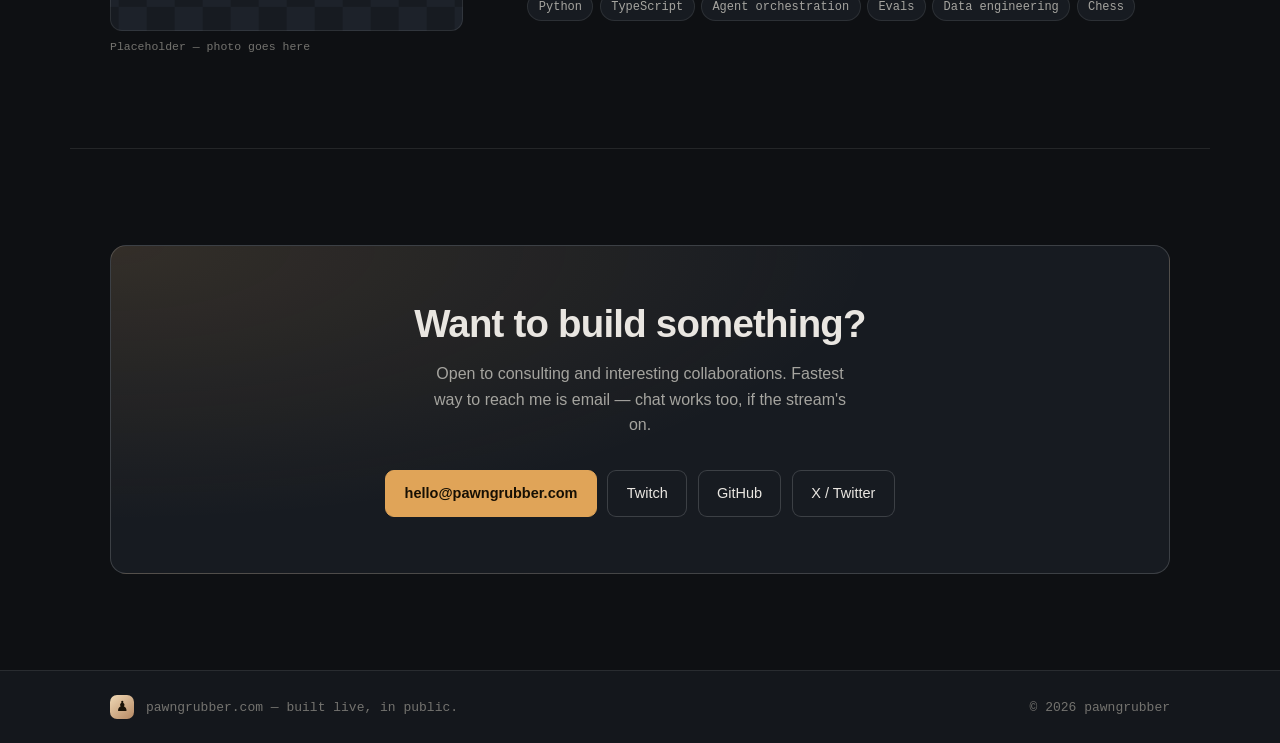
==== commit b1c602e0: "Replace all content with invented placeholders; use handle only, inert links" ====
--- a/index.html
+++ b/index.html
@@ -3,8 +3,8 @@
 <head>
 <meta charset="utf-8">
 <meta name="viewport" content="width=device-width, initial-scale=1">
-<title>pawngrubber — Paul Terwilliger</title>
-<meta name="description" content="Engineer, streamer, chess player. Building AI tooling live on Twitch.">
+<title>pawngrubber</title>
+<meta name="description" content="Design mockup — placeholder content.">
 <link rel="stylesheet" href="styles.css">
 <link rel="icon" href="data:image/svg+xml,<svg xmlns='http://www.w3.org/2000/svg' viewBox='0 0 100 100'><text y='.9em' font-size='90'>♟</text></svg>">
 </head>
@@ -12,7 +12,7 @@
 
 <div class="mockbar">
   <span class="mockbar-dot"></span>
-  Design mockup — layout and visual direction only. All copy, numbers and links are placeholder.
+  Design mockup — layout and visual direction only. All names, copy, numbers and links are invented placeholders.
 </div>
 
 <header class="site-header">
@@ -44,7 +44,7 @@
     <div class="hero-board" aria-hidden="true"></div>
     <div class="hero-inner">
       <div class="hero-copy">
-        <a class="live-pill is-live" href="https://twitch.tv/pawngrubber">
+        <a class="live-pill is-live" href="#">
           <span class="live-dot"></span>
           Live now
           <span class="live-sep">·</span>
@@ -52,8 +52,8 @@
         </a>
 
         <h1>
-          Paul Terwilliger
-          <span class="handle">/ pawngrubber</span>
+          pawngrubber
+          <span class="handle">/ engineer · streamer · chess player</span>
         </h1>
 
         <p class="lede">
@@ -63,20 +63,20 @@
         </p>
 
         <div class="cta-row">
-          <a class="btn btn-primary" href="https://twitch.tv/pawngrubber">
+          <a class="btn btn-primary" href="#">
             <span class="btn-glyph">▶</span> Watch on Twitch
           </a>
-          <a class="btn" href="https://github.com/pawngrubber">
+          <a class="btn" href="#">
             <span class="btn-glyph">⌥</span> GitHub
           </a>
           <a class="btn btn-ghost" href="#contact">Work with me</a>
         </div>
 
         <ul class="stat-row">
-          <li><b>10</b><span>public repos</span></li>
-          <li><b>4×/wk</b><span>streams</span></li>
-          <li><b>2100</b><span>chess.com blitz</span></li>
-          <li><b>9 yrs</b><span>writing software</span></li>
+          <li><b>00</b><span>projects</span></li>
+          <li><b>0×/wk</b><span>streams</span></li>
+          <li><b>0000</b><span>chess rating</span></li>
+          <li><b>0 yrs</b><span>writing software</span></li>
         </ul>
       </div>
 
@@ -90,15 +90,15 @@
           <span class="thumb-label">twitch.tv/pawngrubber</span>
           <span class="viewer-count"><span class="live-dot small"></span>37 watching</span>
         </div>
-        <p class="stream-title">Designing pawngrubber.com with three agents in parallel</p>
+        <p class="stream-title">Placeholder stream title — pulled live from the Twitch API later</p>
         <div class="tag-row">
           <span class="tag">Software &amp; Game Dev</span>
-          <span class="tag">Claude Code</span>
-          <span class="tag">Hackathon</span>
+          <span class="tag">Tag</span>
+          <span class="tag">Tag</span>
         </div>
         <div class="next-up">
           <span class="next-label">Next stream</span>
-          <span class="next-value">Tomorrow, 10:00 ET — agent fleet postmortem</span>
+          <span class="next-value">Placeholder — day, time, topic</span>
         </div>
       </aside>
     </div>
@@ -140,77 +140,77 @@
   <section id="work" class="section">
     <div class="section-head">
       <h2><span class="sec-num">02</span> Work</h2>
-      <p>Things I've built and shipped. Everything public links straight to the source.</p>
+      <p>Placeholder projects — real content pending. This section shows the card layout, not the actual portfolio.</p>
     </div>
 
     <div class="work-grid">
 
       <article class="project is-featured">
         <div class="project-top">
-          <h3>infinite-chess</h3>
+          <h3>project-one</h3>
           <span class="badge">Featured</span>
         </div>
-        <p>Chess on an unbounded board. Engine, move generation and a playable browser client — an excuse to rewrite move search from first principles.</p>
-        <div class="tag-row">
-          <span class="tag">Python</span><span class="tag">TypeScript</span><span class="tag">Game engine</span>
-        </div>
-        <div class="project-foot">
-          <a class="link-arrow" href="https://github.com/pawngrubber/infinite-chess">Source <span>→</span></a>
-          <span class="meta">★ 41 · updated Mar 2026</span>
-        </div>
-      </article>
-
-      <article class="project">
-        <div class="project-top"><h3>local-llm-bench</h3></div>
-        <p>Reproducible llama.cpp benchmarks on a dual-GPU desktop, plus the cost analysis of running local models versus paying for a subscription.</p>
-        <div class="tag-row">
-          <span class="tag">Python</span><span class="tag">CUDA</span><span class="tag">Benchmarking</span>
-        </div>
-        <div class="project-foot">
-          <a class="link-arrow" href="#">Write-up <span>→</span></a>
-          <span class="meta">★ 12 · updated Jul 2026</span>
-        </div>
-      </article>
-
-      <article class="project">
-        <div class="project-top"><h3>pandemic-llm-repro</h3></div>
-        <p>An independent reproduction of a published LLM epidemiology result. Ran the numbers, found where they moved, wrote it up.</p>
-        <div class="tag-row">
-          <span class="tag">Research</span><span class="tag">Reproducibility</span>
-        </div>
-        <div class="project-foot">
-          <a class="link-arrow" href="https://github.com/pawngrubber/pandemic-llm-repro">Source <span>→</span></a>
-          <span class="meta">★ 8 · updated Feb 2026</span>
-        </div>
-      </article>
-
-      <article class="project">
-        <div class="project-top"><h3>memex</h3></div>
-        <p>Personal AI memory archive — voice recordings in, searchable transcripts out, one issue per recording. Runs unattended.</p>
-        <div class="tag-row">
-          <span class="tag">Whisper</span><span class="tag">Automation</span>
-        </div>
-        <div class="project-foot">
-          <a class="link-arrow" href="#">Read more <span>→</span></a>
-          <span class="meta">private · updated May 2026</span>
-        </div>
-      </article>
-
-      <article class="project">
-        <div class="project-top"><h3>tribe-intake-triage</h3></div>
-        <p>Intake triage tooling for a small nonprofit: structured extraction from messy free-text submissions, with a human in the loop.</p>
-        <div class="tag-row">
-          <span class="tag">LLM</span><span class="tag">Ops</span><span class="tag">Nonprofit</span>
-        </div>
-        <div class="project-foot">
-          <a class="link-arrow" href="https://github.com/pawngrubber/tribe-intake-triage">Source <span>→</span></a>
-          <span class="meta">★ 5 · updated Jul 2026</span>
-        </div>
-      </article>
-
-    </div>
-
-    <a class="see-all" href="https://github.com/pawngrubber?tab=repositories">See everything on GitHub <span>→</span></a>
+        <p>Placeholder for the flagship project. Two or three sentences on what it does, who it's for, and the one interesting decision behind it. Real content to be supplied.</p>
+        <div class="tag-row">
+          <span class="tag">Tag</span><span class="tag">Tag</span><span class="tag">Tag</span>
+        </div>
+        <div class="project-foot">
+          <a class="link-arrow" href="#">Read more <span>→</span></a>
+          <span class="meta">placeholder · date</span>
+        </div>
+      </article>
+
+      <article class="project">
+        <div class="project-top"><h3>project-two</h3></div>
+        <p>Placeholder card. Short description of a second project — roughly this much text, so the grid can be judged at a realistic length.</p>
+        <div class="tag-row">
+          <span class="tag">Tag</span><span class="tag">Tag</span>
+        </div>
+        <div class="project-foot">
+          <a class="link-arrow" href="#">Read more <span>→</span></a>
+          <span class="meta">placeholder · date</span>
+        </div>
+      </article>
+
+      <article class="project">
+        <div class="project-top"><h3>project-three</h3></div>
+        <p>Placeholder card. Enough copy to show how a longer description sits in the card and where the footer lands.</p>
+        <div class="tag-row">
+          <span class="tag">Tag</span><span class="tag">Tag</span>
+        </div>
+        <div class="project-foot">
+          <a class="link-arrow" href="#">Read more <span>→</span></a>
+          <span class="meta">placeholder · date</span>
+        </div>
+      </article>
+
+      <article class="project">
+        <div class="project-top"><h3>project-four</h3></div>
+        <p>Placeholder card. Swap for a real project once the work section's contents are decided.</p>
+        <div class="tag-row">
+          <span class="tag">Tag</span><span class="tag">Tag</span>
+        </div>
+        <div class="project-foot">
+          <a class="link-arrow" href="#">Read more <span>→</span></a>
+          <span class="meta">placeholder · date</span>
+        </div>
+      </article>
+
+      <article class="project">
+        <div class="project-top"><h3>project-five</h3></div>
+        <p>Placeholder card. The grid takes any number of these — three across on desktop, one on mobile.</p>
+        <div class="tag-row">
+          <span class="tag">Tag</span><span class="tag">Tag</span><span class="tag">Tag</span>
+        </div>
+        <div class="project-foot">
+          <a class="link-arrow" href="#">Read more <span>→</span></a>
+          <span class="meta">placeholder · date</span>
+        </div>
+      </article>
+
+    </div>
+
+    <a class="see-all" href="#">See everything <span>→</span></a>
   </section>
 
   <!-- ================= BUILD LOG ================= -->
@@ -222,24 +222,24 @@
 
     <ol class="log">
       <li class="log-item">
-        <time>31 Jul 2026</time>
+        <time>Date</time>
         <div>
-          <h3>Three designers, one issue thread</h3>
-          <p>Ran parallel design agents against the same brief, each on its own branch and port. Turns out the hard part isn't generating options — it's having a place to compare them.</p>
+          <h3>Placeholder entry title goes here</h3>
+          <p>Placeholder note. Two sentences from a session — what was attempted and what came out of it. Roughly this long, so the row height is realistic.</p>
         </div>
       </li>
       <li class="log-item">
-        <time>28 Jul 2026</time>
+        <time>Date</time>
         <div>
-          <h3>The 3090 is not always the answer</h3>
-          <p>Benchmarked local inference against the subscription I was trying to replace. At my usage, the electricity alone loses. Kept the box anyway.</p>
+          <h3>A second placeholder entry</h3>
+          <p>Placeholder note. The date column is fixed-width on desktop and stacks above the text on mobile.</p>
         </div>
       </li>
       <li class="log-item">
-        <time>22 Jul 2026</time>
+        <time>Date</time>
         <div>
-          <h3>One issue per job, and other bad ideas that worked</h3>
-          <p>Using GitHub issues as a database is wrong in every way except the ways that matter: free, searchable, and it has a UI I didn't write.</p>
+          <h3>A third placeholder entry, with a longer title to test wrapping</h3>
+          <p>Placeholder note. Entries are short by design — this section is meant to be cheap to update after a stream, not a blog.</p>
         </div>
       </li>
     </ol>
@@ -275,9 +275,9 @@
       <h2>Want to build something?</h2>
       <p>Open to consulting and interesting collaborations. Fastest way to reach me is email — chat works too, if the stream's on.</p>
       <div class="cta-row">
-        <a class="btn btn-primary" href="mailto:hello@pawngrubber.com">hello@pawngrubber.com</a>
-        <a class="btn" href="https://twitch.tv/pawngrubber">Twitch</a>
-        <a class="btn" href="https://github.com/pawngrubber">GitHub</a>
+        <a class="btn btn-primary" href="#">hello@pawngrubber.com</a>
+        <a class="btn" href="#">Twitch</a>
+        <a class="btn" href="#">GitHub</a>
         <a class="btn" href="#">X / Twitter</a>
       </div>
     </div>
@@ -289,7 +289,7 @@
   <div class="footer-inner">
     <span class="brand-mark small">♟</span>
     <span>pawngrubber.com — built live, in public.</span>
-    <span class="footer-right">© 2026 Paul Terwilliger</span>
+    <span class="footer-right">© 2026 pawngrubber</span>
   </div>
 </footer>
 
--- a/styles.css
+++ b/styles.css
@@ -434,18 +434,23 @@
     flex-direction: column; gap: 0;
     padding: .5rem clamp(1rem, 4vw, 2.5rem) 1rem;
     background: var(--bg); border-bottom: 1px solid var(--line);
-    transform: translateY(-130%); transition: transform .25s ease;
+    transform: translateY(-130%);
+    visibility: hidden; pointer-events: none;
+    transition: transform .25s ease, visibility .25s;
     box-shadow: var(--shadow);
   }
-  .nav.is-open { transform: translateY(0); }
+  .nav.is-open { transform: translateY(0); visibility: visible; pointer-events: auto; }
   .nav a { padding: .75rem 0; border-bottom: 1px solid var(--line); font-size: 15px; }
   .nav a:last-child { border-bottom: 0; }
   .nav-toggle { display: flex; }
 
   .hero-inner { padding-top: 2.5rem; }
+  .mockbar { font-size: 11px; text-align: left; align-items: flex-start; }
+  .mockbar-dot { margin-top: .45rem; }
+
   .live-pill { font-size: 11.5px; flex-wrap: wrap; }
   .live-title { white-space: normal; }
-  .stat-row { gap: 1rem 1.75rem; }
+  .stat-row { display: grid; grid-template-columns: repeat(2, 1fr); gap: 1.15rem 1.5rem; }
   .stat-row b { font-size: 1.15rem; }
 
   .work-grid { grid-template-columns: 1fr; }
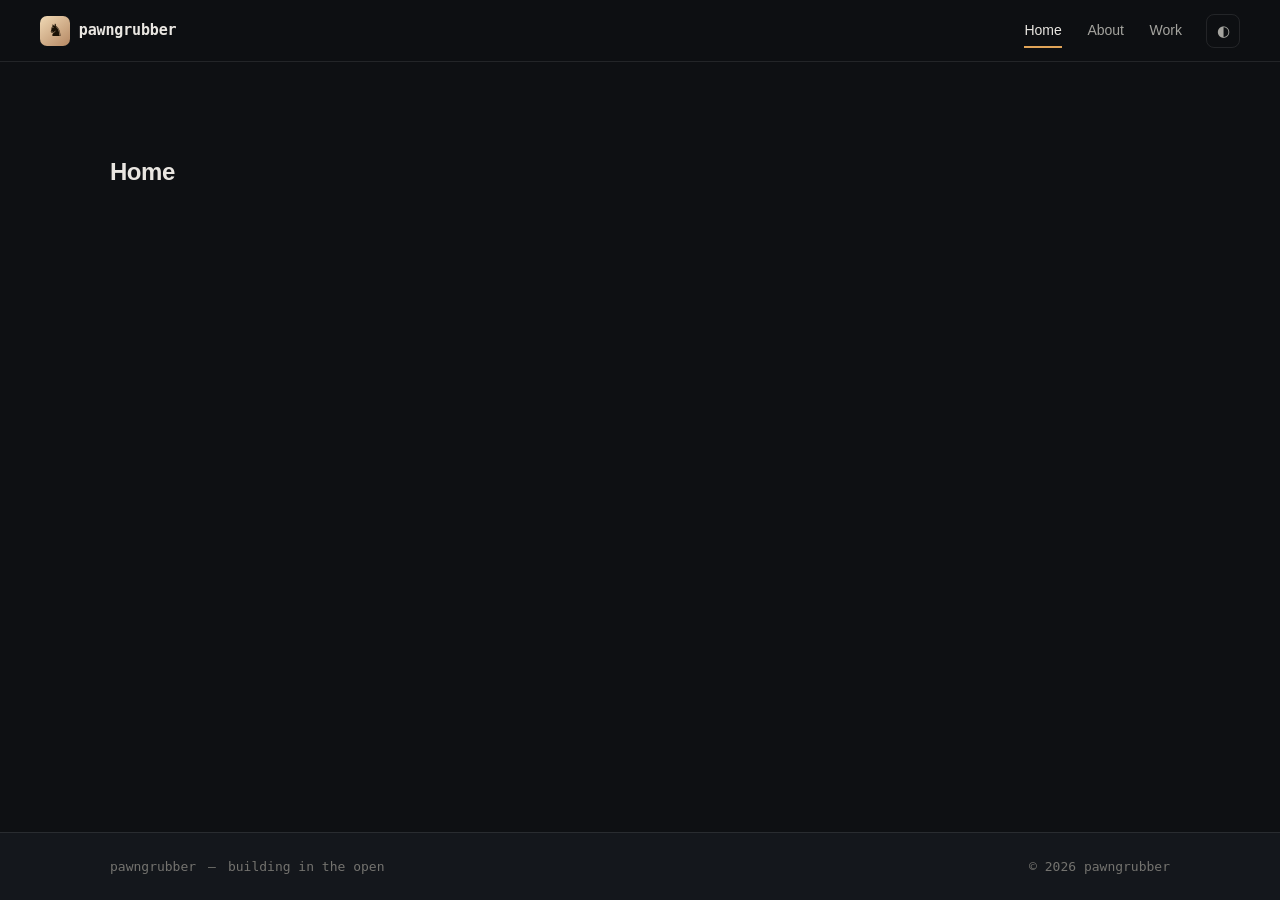
==== commit afd0d865: "Scaffold 3 static HTML pages, shared CSS design system, page CSS stubs, site JS" ====
--- a/index.html
+++ b/index.html
@@ -1,298 +1,48 @@
-<!doctype html>
-<html lang="en" data-theme="dark">
+<!DOCTYPE html>
+<html lang="en">
 <head>
-<meta charset="utf-8">
-<meta name="viewport" content="width=device-width, initial-scale=1">
-<title>pawngrubber</title>
-<meta name="description" content="Design mockup — placeholder content.">
-<link rel="stylesheet" href="styles.css">
-<link rel="icon" href="data:image/svg+xml,<svg xmlns='http://www.w3.org/2000/svg' viewBox='0 0 100 100'><text y='.9em' font-size='90'>♟</text></svg>">
+  <meta charset="UTF-8">
+  <meta name="viewport" content="width=device-width, initial-scale=1.0">
+  <title>pawngrubber — home</title>
+  <meta name="description" content="pawngrubber — live stream, projects, and notes.">
+  <link rel="icon" href="data:image/svg+xml,<svg xmlns=%22http://www.w3.org/2000/svg%22 viewBox=%220 0 100 100%22><text y=%22.9em%22 font-size=%2290%22>♞</text></svg>">
+  <link rel="stylesheet" href="css/base.css">
+  <link rel="stylesheet" href="css/home.css">
 </head>
 <body>
+  <header class="site-header">
+    <a href="/" class="brand">
+      <span class="brand-mark" aria-hidden="true">♞</span>
+      <span class="brand-text">pawngrubber</span>
+    </a>
+    <nav class="nav" id="nav">
+      <a href="index.html" aria-current="page">Home</a>
+      <a href="about.html">About</a>
+      <a href="work.html">Work</a>
+    </nav>
+    <div class="header-actions">
+      <button class="icon-btn" id="theme-toggle" type="button" aria-label="Switch to light theme" title="Switch to light">◐</button>
+      <button class="icon-btn nav-toggle" id="nav-toggle" type="button" aria-label="Toggle navigation menu" aria-expanded="false">
+        <span></span><span></span><span></span>
+      </button>
+    </div>
+  </header>
 
-<div class="mockbar">
-  <span class="mockbar-dot"></span>
-  Design mockup — layout and visual direction only. All names, copy, numbers and links are invented placeholders.
-</div>
+  <main>
+    <section class="section">
+      <h1>Home</h1>
+    </section>
+  </main>
 
-<header class="site-header">
-  <a class="brand" href="#top">
-    <span class="brand-mark">♟</span>
-    <span class="brand-text">pawngrubber</span>
-  </a>
-  <nav class="nav" id="nav">
-    <a href="#stream">Stream</a>
-    <a href="#work">Work</a>
-    <a href="#log">Build log</a>
-    <a href="#about">About</a>
-    <a href="#contact">Contact</a>
-  </nav>
-  <div class="header-actions">
-    <button class="icon-btn" id="theme-toggle" aria-label="Toggle colour theme" title="Toggle colour theme">
-      <span class="theme-icon-dark">◐</span>
-    </button>
-    <button class="icon-btn nav-toggle" id="nav-toggle" aria-label="Menu" aria-expanded="false">
-      <span></span><span></span><span></span>
-    </button>
-  </div>
-</header>
+  <footer class="site-footer">
+    <div class="footer-inner">
+      <span>pawngrubber</span>
+      <span>—</span>
+      <span>building in the open</span>
+      <span class="footer-right">© 2026 pawngrubber</span>
+    </div>
+  </footer>
 
-<main id="top">
-
-  <!-- ================= HERO ================= -->
-  <section class="hero">
-    <div class="hero-board" aria-hidden="true"></div>
-    <div class="hero-inner">
-      <div class="hero-copy">
-        <a class="live-pill is-live" href="#">
-          <span class="live-dot"></span>
-          Live now
-          <span class="live-sep">·</span>
-          <span class="live-title">Building the site, on stream</span>
-        </a>
-
-        <h1>
-          pawngrubber
-          <span class="handle">/ engineer · streamer · chess player</span>
-        </h1>
-
-        <p class="lede">
-          Engineer who builds in public. I write AI tooling, agent orchestration and
-          research code — most of it live on stream, mistakes included.
-          Chess player before all of that, hence the name.
-        </p>
-
-        <div class="cta-row">
-          <a class="btn btn-primary" href="#">
-            <span class="btn-glyph">▶</span> Watch on Twitch
-          </a>
-          <a class="btn" href="#">
-            <span class="btn-glyph">⌥</span> GitHub
-          </a>
-          <a class="btn btn-ghost" href="#contact">Work with me</a>
-        </div>
-
-        <ul class="stat-row">
-          <li><b>00</b><span>projects</span></li>
-          <li><b>0×/wk</b><span>streams</span></li>
-          <li><b>0000</b><span>chess rating</span></li>
-          <li><b>0 yrs</b><span>writing software</span></li>
-        </ul>
-      </div>
-
-      <aside class="hero-card" aria-label="Currently streaming">
-        <div class="card-head">
-          <span class="card-kicker">On stream right now</span>
-          <span class="card-time">1h 42m</span>
-        </div>
-        <div class="stream-thumb">
-          <div class="thumb-grid" aria-hidden="true"></div>
-          <span class="thumb-label">twitch.tv/pawngrubber</span>
-          <span class="viewer-count"><span class="live-dot small"></span>37 watching</span>
-        </div>
-        <p class="stream-title">Placeholder stream title — pulled live from the Twitch API later</p>
-        <div class="tag-row">
-          <span class="tag">Software &amp; Game Dev</span>
-          <span class="tag">Tag</span>
-          <span class="tag">Tag</span>
-        </div>
-        <div class="next-up">
-          <span class="next-label">Next stream</span>
-          <span class="next-value">Placeholder — day, time, topic</span>
-        </div>
-      </aside>
-    </div>
-  </section>
-
-  <!-- ================= STREAM ================= -->
-  <section id="stream" class="section">
-    <div class="section-head">
-      <h2><span class="sec-num">01</span> The stream</h2>
-      <p>Long-form building sessions. No edits, no script — the interesting part is the part that goes wrong.</p>
-    </div>
-
-    <div class="schedule">
-      <div class="schedule-day is-on">
-        <span class="day">Mon</span><span class="slot">10:00 – 14:00 ET</span><span class="topic">Agent fleets</span>
-      </div>
-      <div class="schedule-day">
-        <span class="day">Tue</span><span class="slot">—</span><span class="topic">off</span>
-      </div>
-      <div class="schedule-day is-on">
-        <span class="day">Wed</span><span class="slot">10:00 – 14:00 ET</span><span class="topic">Research code</span>
-      </div>
-      <div class="schedule-day is-on is-today">
-        <span class="day">Thu</span><span class="slot">10:00 – 16:00 ET</span><span class="topic">Hackathon</span>
-      </div>
-      <div class="schedule-day">
-        <span class="day">Fri</span><span class="slot">—</span><span class="topic">off</span>
-      </div>
-      <div class="schedule-day is-on">
-        <span class="day">Sat</span><span class="slot">13:00 – 16:00 ET</span><span class="topic">Chess + code</span>
-      </div>
-      <div class="schedule-day">
-        <span class="day">Sun</span><span class="slot">—</span><span class="topic">off</span>
-      </div>
-    </div>
-  </section>
-
-  <!-- ================= WORK ================= -->
-  <section id="work" class="section">
-    <div class="section-head">
-      <h2><span class="sec-num">02</span> Work</h2>
-      <p>Placeholder projects — real content pending. This section shows the card layout, not the actual portfolio.</p>
-    </div>
-
-    <div class="work-grid">
-
-      <article class="project is-featured">
-        <div class="project-top">
-          <h3>project-one</h3>
-          <span class="badge">Featured</span>
-        </div>
-        <p>Placeholder for the flagship project. Two or three sentences on what it does, who it's for, and the one interesting decision behind it. Real content to be supplied.</p>
-        <div class="tag-row">
-          <span class="tag">Tag</span><span class="tag">Tag</span><span class="tag">Tag</span>
-        </div>
-        <div class="project-foot">
-          <a class="link-arrow" href="#">Read more <span>→</span></a>
-          <span class="meta">placeholder · date</span>
-        </div>
-      </article>
-
-      <article class="project">
-        <div class="project-top"><h3>project-two</h3></div>
-        <p>Placeholder card. Short description of a second project — roughly this much text, so the grid can be judged at a realistic length.</p>
-        <div class="tag-row">
-          <span class="tag">Tag</span><span class="tag">Tag</span>
-        </div>
-        <div class="project-foot">
-          <a class="link-arrow" href="#">Read more <span>→</span></a>
-          <span class="meta">placeholder · date</span>
-        </div>
-      </article>
-
-      <article class="project">
-        <div class="project-top"><h3>project-three</h3></div>
-        <p>Placeholder card. Enough copy to show how a longer description sits in the card and where the footer lands.</p>
-        <div class="tag-row">
-          <span class="tag">Tag</span><span class="tag">Tag</span>
-        </div>
-        <div class="project-foot">
-          <a class="link-arrow" href="#">Read more <span>→</span></a>
-          <span class="meta">placeholder · date</span>
-        </div>
-      </article>
-
-      <article class="project">
-        <div class="project-top"><h3>project-four</h3></div>
-        <p>Placeholder card. Swap for a real project once the work section's contents are decided.</p>
-        <div class="tag-row">
-          <span class="tag">Tag</span><span class="tag">Tag</span>
-        </div>
-        <div class="project-foot">
-          <a class="link-arrow" href="#">Read more <span>→</span></a>
-          <span class="meta">placeholder · date</span>
-        </div>
-      </article>
-
-      <article class="project">
-        <div class="project-top"><h3>project-five</h3></div>
-        <p>Placeholder card. The grid takes any number of these — three across on desktop, one on mobile.</p>
-        <div class="tag-row">
-          <span class="tag">Tag</span><span class="tag">Tag</span><span class="tag">Tag</span>
-        </div>
-        <div class="project-foot">
-          <a class="link-arrow" href="#">Read more <span>→</span></a>
-          <span class="meta">placeholder · date</span>
-        </div>
-      </article>
-
-    </div>
-
-    <a class="see-all" href="#">See everything <span>→</span></a>
-  </section>
-
-  <!-- ================= BUILD LOG ================= -->
-  <section id="log" class="section">
-    <div class="section-head">
-      <h2><span class="sec-num">03</span> Build log</h2>
-      <p>What actually happened, session by session. Short notes, written the same day.</p>
-    </div>
-
-    <ol class="log">
-      <li class="log-item">
-        <time>Date</time>
-        <div>
-          <h3>Placeholder entry title goes here</h3>
-          <p>Placeholder note. Two sentences from a session — what was attempted and what came out of it. Roughly this long, so the row height is realistic.</p>
-        </div>
-      </li>
-      <li class="log-item">
-        <time>Date</time>
-        <div>
-          <h3>A second placeholder entry</h3>
-          <p>Placeholder note. The date column is fixed-width on desktop and stacks above the text on mobile.</p>
-        </div>
-      </li>
-      <li class="log-item">
-        <time>Date</time>
-        <div>
-          <h3>A third placeholder entry, with a longer title to test wrapping</h3>
-          <p>Placeholder note. Entries are short by design — this section is meant to be cheap to update after a stream, not a blog.</p>
-        </div>
-      </li>
-    </ol>
-  </section>
-
-  <!-- ================= ABOUT ================= -->
-  <section id="about" class="section section-about">
-    <div class="about-grid">
-      <div class="about-portrait">
-        <div class="portrait-frame">
-          <span class="portrait-glyph">♟</span>
-        </div>
-        <div class="portrait-caption">Placeholder — photo goes here</div>
-      </div>
-      <div class="about-copy">
-        <div class="section-head">
-          <h2><span class="sec-num">04</span> About</h2>
-        </div>
-        <p class="big">I got the handle from a chess habit: taking the pawn, accepting the mess, and working it out over the board.</p>
-        <p>That's roughly how I build software too. I'd rather ship something rough and real, look at it with other people, and fix what actually breaks than plan a perfect thing in a document nobody reads.</p>
-        <p>Day to day I work on AI tooling — agent orchestration, evaluation, and the unglamorous plumbing that makes automation trustworthy enough to leave running. I stream most of it, partly for accountability, mostly because it's more fun with people in chat.</p>
-        <p>Off-screen: chess, lifting, and an ongoing argument with my own note-taking system.</p>
-        <ul class="chip-row">
-          <li>Python</li><li>TypeScript</li><li>Agent orchestration</li><li>Evals</li><li>Data engineering</li><li>Chess</li>
-        </ul>
-      </div>
-    </div>
-  </section>
-
-  <!-- ================= CONTACT ================= -->
-  <section id="contact" class="section section-contact">
-    <div class="contact-inner">
-      <h2>Want to build something?</h2>
-      <p>Open to consulting and interesting collaborations. Fastest way to reach me is email — chat works too, if the stream's on.</p>
-      <div class="cta-row">
-        <a class="btn btn-primary" href="#">hello@pawngrubber.com</a>
-        <a class="btn" href="#">Twitch</a>
-        <a class="btn" href="#">GitHub</a>
-        <a class="btn" href="#">X / Twitter</a>
-      </div>
-    </div>
-  </section>
-
-</main>
-
-<footer class="site-footer">
-  <div class="footer-inner">
-    <span class="brand-mark small">♟</span>
-    <span>pawngrubber.com — built live, in public.</span>
-    <span class="footer-right">© 2026 pawngrubber</span>
-  </div>
-</footer>
-
-<script src="main.js"></script>
+  <script src="js/site.js"></script>
 </body>
 </html>
--- a/css/base.css
+++ b/css/base.css
@@ -0,0 +1,198 @@
+/* ==========================================================================
+   pawngrubber.com — base design system & shell styles
+   ========================================================================== */
+
+:root {
+  /* board-derived accent family */
+  --board-light: #f0d9b5;
+  --board-dark:  #b58863;
+  --accent:      #e0a458;
+  --accent-soft: rgba(224, 164, 88, .14);
+  --live:        #ff4d4d;
+  --twitch:      #9146ff;
+
+  --bg:          #0e1013;
+  --bg-2:        #14171c;
+  --surface:     #171b21;
+  --surface-2:   #1d222a;
+  --line:        rgba(255, 255, 255, .09);
+  --line-strong: rgba(255, 255, 255, .16);
+  --text:        #e9e6e1;
+  --text-2:      #a5a49f;
+  --text-3:      #74736f;
+
+  --mono: ui-monospace, "SF Mono", "JetBrains Mono", Menlo, Consolas, monospace;
+  --sans: "Inter", -apple-system, BlinkMacSystemFont, "Segoe UI", Roboto, Helvetica, Arial, sans-serif;
+  --serif: "Iowan Old Style", "Palatino Linotype", Palatino, Georgia, serif;
+
+  --maxw: 1140px;
+  --r: 12px;
+  --shadow: 0 1px 2px rgba(0,0,0,.3), 0 12px 32px -12px rgba(0,0,0,.55);
+}
+
+html[data-theme="light"] {
+  --bg:          #faf7f2;
+  --bg-2:        #f2ede4;
+  --surface:     #ffffff;
+  --surface-2:   #f6f1e9;
+  --line:        rgba(24, 20, 14, .12);
+  --line-strong: rgba(24, 20, 14, .22);
+  --text:        #1b1815;
+  --text-2:      #5d564d;
+  --text-3:      #8a8177;
+  --accent:      #a86d2a;
+  --accent-soft: rgba(168, 109, 42, .12);
+  --shadow: 0 1px 2px rgba(60,45,25,.06), 0 12px 28px -14px rgba(60,45,25,.22);
+}
+
+* { box-sizing: border-box; }
+
+html { scroll-behavior: smooth; scroll-padding-top: 90px; }
+
+body {
+  margin: 0;
+  background: var(--bg);
+  color: var(--text);
+  font-family: var(--sans);
+  font-size: 16px;
+  line-height: 1.6;
+  -webkit-font-smoothing: antialiased;
+  overflow-x: hidden;
+  min-height: 100vh;
+  display: flex;
+  flex-direction: column;
+}
+
+main {
+  flex: 1;
+}
+
+a { color: inherit; text-decoration: none; }
+h1, h2, h3 { margin: 0; line-height: 1.15; letter-spacing: -.02em; font-weight: 600; }
+p { margin: 0; }
+
+::selection { background: var(--accent); color: #14100a; }
+
+:focus-visible { outline: 2px solid var(--accent); outline-offset: 3px; border-radius: 4px; }
+
+/* ---------- header ------------------------------------------------------ */
+.site-header {
+  position: sticky; top: 0; z-index: 50;
+  display: flex; align-items: center; gap: 1.5rem;
+  padding: .85rem clamp(1rem, 4vw, 2.5rem);
+  background: color-mix(in srgb, var(--bg) 82%, transparent);
+  backdrop-filter: blur(14px) saturate(140%);
+  border-bottom: 1px solid var(--line);
+}
+
+.brand { display: inline-flex; align-items: center; gap: .55rem; margin-right: auto; }
+.brand-mark {
+  display: grid; place-items: center;
+  width: 30px; height: 30px; border-radius: 7px;
+  background: linear-gradient(140deg, var(--board-light), var(--board-dark));
+  color: #1a1206; font-size: 17px; line-height: 1;
+}
+.brand-mark.small { width: 24px; height: 24px; font-size: 14px; }
+.brand-text { font: 600 15px/1 var(--mono); letter-spacing: -.01em; }
+
+.nav { display: flex; gap: 1.6rem; }
+.nav a {
+  font-size: 14px; color: var(--text-2);
+  padding: .25rem 0; position: relative; transition: color .15s;
+}
+.nav a::after {
+  content: ""; position: absolute; left: 0; right: 100%; bottom: -2px;
+  height: 1.5px; background: var(--accent); transition: right .22s ease;
+}
+.nav a:hover { color: var(--text); }
+.nav a:hover::after { right: 0; }
+.nav a[aria-current="page"] { color: var(--text); font-weight: 500; }
+.nav a[aria-current="page"]::after { right: 0; }
+
+.header-actions { display: flex; align-items: center; gap: .5rem; }
+.icon-btn {
+  display: grid; place-items: center;
+  width: 34px; height: 34px; padding: 0;
+  border: 1px solid var(--line); border-radius: 8px;
+  background: transparent; color: var(--text-2);
+  font-size: 15px; cursor: pointer; transition: .15s;
+}
+.icon-btn:hover { border-color: var(--line-strong); color: var(--text); }
+.nav-toggle { display: none; flex-direction: column; gap: 4px; justify-content: center; align-items: center; }
+.nav-toggle span { display: block; width: 15px; height: 1.5px; background: currentColor; }
+
+/* ---------- buttons & tags --------------------------------------------- */
+.cta-row { display: flex; flex-wrap: wrap; gap: .65rem; margin-top: 2rem; }
+.btn {
+  display: inline-flex; align-items: center; gap: .5rem;
+  padding: .7rem 1.15rem;
+  border: 1px solid var(--line-strong); border-radius: 9px;
+  background: var(--surface); color: var(--text);
+  font-size: 14.5px; font-weight: 500;
+  transition: .16s ease;
+}
+.btn:hover { transform: translateY(-1px); border-color: var(--text-3); }
+.btn-glyph { font-size: 12px; opacity: .8; }
+.btn-primary {
+  background: var(--accent); border-color: var(--accent); color: #171004; font-weight: 600;
+}
+.btn-primary:hover { filter: brightness(1.08); }
+.btn-ghost { background: transparent; color: var(--text-2); }
+
+.tag-row { display: flex; flex-wrap: wrap; gap: .4rem; margin-top: .7rem; }
+.tag {
+  padding: .22rem .55rem; border-radius: 5px;
+  background: var(--surface-2); border: 1px solid var(--line);
+  font: 500 11.5px/1.5 var(--mono); color: var(--text-2);
+}
+
+/* ---------- sections ---------------------------------------------------- */
+.section {
+  max-width: var(--maxw); margin: 0 auto;
+  padding: clamp(3.5rem, 8vw, 6rem) clamp(1rem, 4vw, 2.5rem);
+}
+.section-head { margin-bottom: 2.25rem; }
+.section-head h2 {
+  display: flex; align-items: baseline; gap: .8rem;
+  font-size: clamp(1.6rem, 3.4vw, 2.25rem);
+}
+.sec-num {
+  font: 500 13px/1 var(--mono); color: var(--accent);
+  letter-spacing: .05em;
+}
+.section-head p { margin-top: .8rem; max-width: 58ch; color: var(--text-2); }
+
+/* ---------- footer ------------------------------------------------------ */
+.site-footer { border-top: 1px solid var(--line); background: var(--bg-2); }
+.footer-inner {
+  max-width: var(--maxw); margin: 0 auto;
+  padding: 1.5rem clamp(1rem, 4vw, 2.5rem);
+  display: flex; align-items: center; gap: .75rem;
+  font: 400 13px/1.5 var(--mono); color: var(--text-3);
+}
+.footer-right { margin-left: auto; }
+
+/* ==========================================================================
+   Responsive
+   ========================================================================== */
+@media (max-width: 680px) {
+  html { scroll-padding-top: 70px; }
+
+  .nav {
+    position: fixed; inset: 56px 0 auto 0;
+    flex-direction: column; gap: 0;
+    padding: .5rem clamp(1rem, 4vw, 2.5rem) 1rem;
+    background: var(--bg); border-bottom: 1px solid var(--line);
+    transform: translateY(-130%);
+    visibility: hidden; pointer-events: none;
+    transition: transform .25s ease, visibility .25s;
+    box-shadow: var(--shadow);
+  }
+  .nav.is-open { transform: translateY(0); visibility: visible; pointer-events: auto; }
+  .nav a { padding: .75rem 0; border-bottom: 1px solid var(--line); font-size: 15px; }
+  .nav a:last-child { border-bottom: 0; }
+  .nav-toggle { display: flex; }
+
+  .footer-inner { flex-wrap: wrap; font-size: 12px; }
+  .footer-right { margin-left: 0; width: 100%; }
+}
--- a/css/home.css
+++ b/css/home.css
@@ -0,0 +1 @@
+/* css/home.css - owned by home ticket (#3) */
